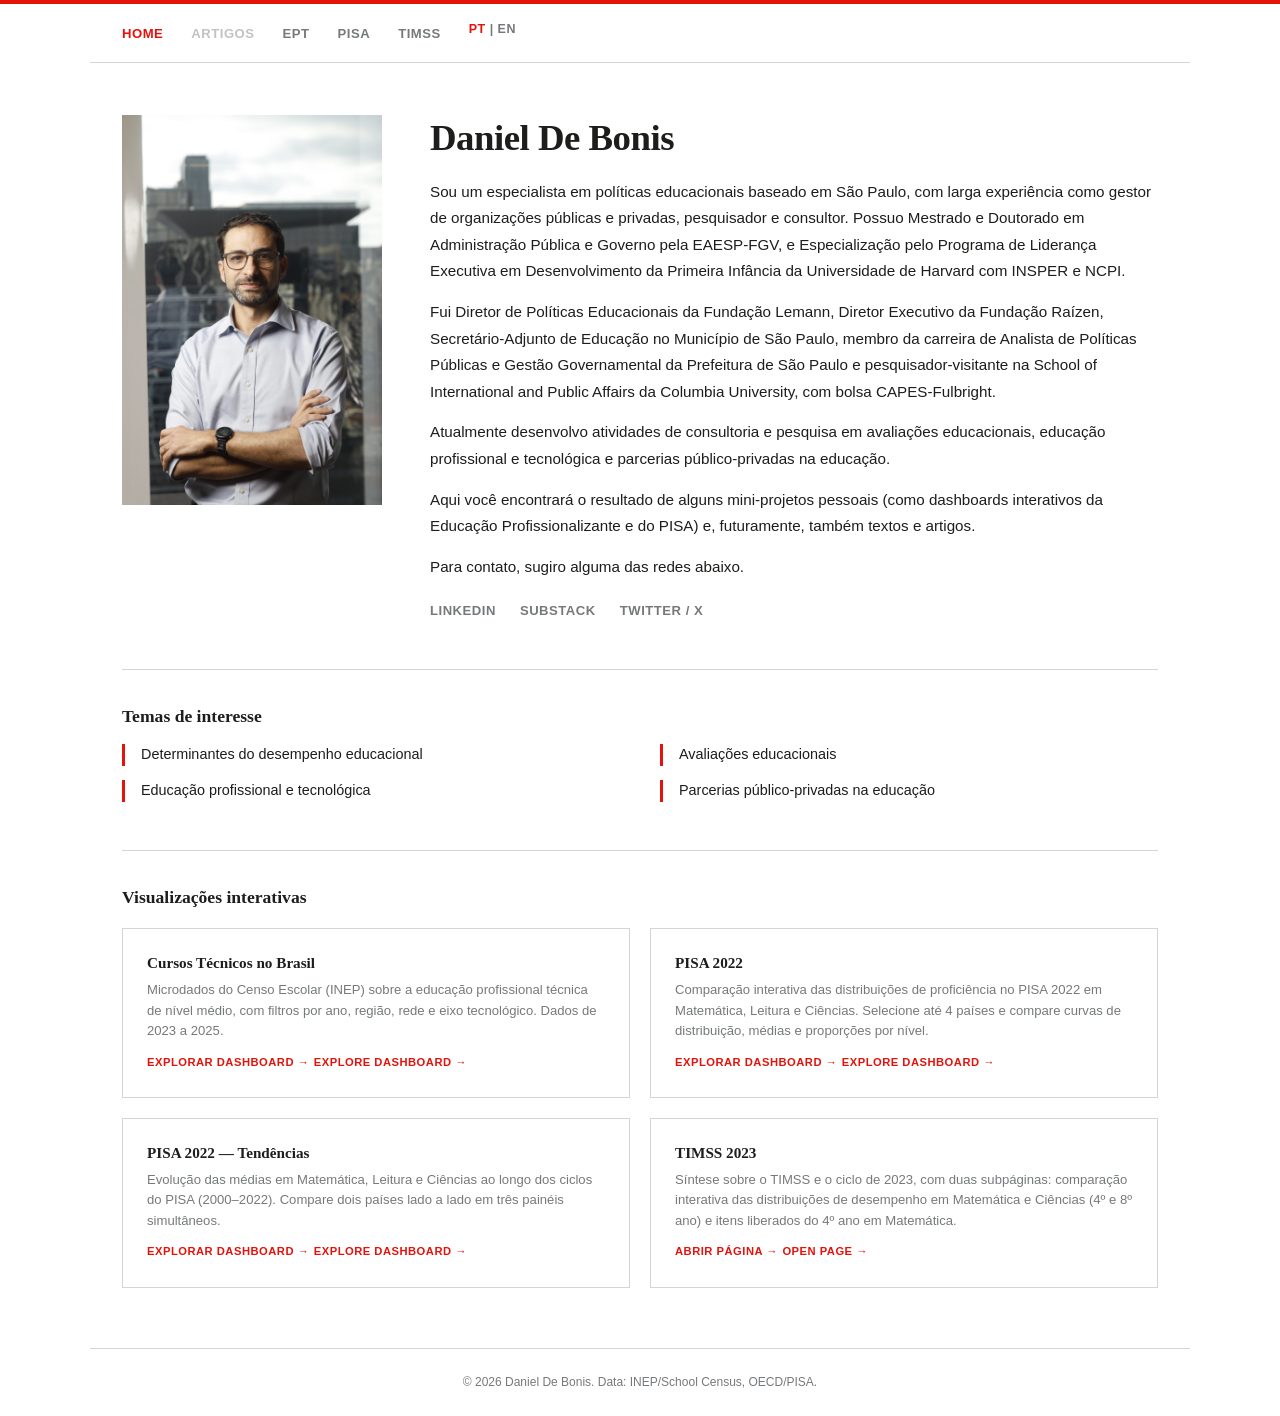
==== index.html @ 49649542 "Hub PISA, ajustes TIMSS e correção dos paths das imagens" ====
<!DOCTYPE html>
<html lang="pt-BR">
<head>
<meta charset="UTF-8">
<!-- Google tag (gtag.js) -->
<script async src="https://www.googletagmanager.com/gtag/js?id=G-P1Y553RCK8"></script>
<script>
  window.dataLayer = window.dataLayer || [];
  function gtag(){dataLayer.push(arguments);}
  gtag('js', new Date());
  gtag('config', 'G-P1Y553RCK8');
</script>
<meta name="viewport" content="width=device-width, initial-scale=1.0">
<title>Daniel De Bonis</title>
<link rel="stylesheet" href="css/economist.css">
<style>
  .hero {
    display: flex;
    gap: 48px;
    align-items: flex-start;
    margin-top: 52px;
    margin-bottom: 48px;
  }
  .hero-photo {
    flex-shrink: 0;
    width: 260px;
  }
  .hero-photo img {
    width: 100%;
    display: block;
    filter: grayscale(15%);
  }
  .hero-text {
    flex: 1;
  }
  .hero-text h1 {
    font-size: 2.3rem;
    margin-bottom: 18px;
    letter-spacing: -0.5px;
  }
  .hero-text p {
    font-family: 'Helvetica Neue', Helvetica, Arial, sans-serif;
    font-size: 0.95rem;
    font-weight: 300;
    line-height: 1.75;
    color: var(--e-black);
    margin-bottom: 14px;
  }
  .social-links {
    margin-top: 20px;
    display: flex;
    gap: 24px;
  }
  .social-links a {
    font-size: 0.82rem;
    font-weight: 600;
    text-transform: uppercase;
    letter-spacing: 0.5px;
    color: var(--e-grey);
    text-decoration: none;
    transition: color 0.15s;
  }
  .social-links a:hover { color: var(--e-red); }

  .section-topics {
    border-top: 1px solid var(--e-grey-light);
    padding-top: 36px;
    margin-bottom: 48px;
  }
  .section-topics h2 {
    font-size: 1.1rem;
    margin-bottom: 16px;
    color: var(--e-black);
  }
  .topics-grid {
    display: grid;
    grid-template-columns: 1fr 1fr;
    gap: 14px 40px;
  }
  .topic-item {
    font-size: 0.9rem;
    color: var(--e-black);
    padding-left: 16px;
    border-left: 3px solid var(--e-red);
    line-height: 1.5;
  }

  .section-dashboards {
    border-top: 1px solid var(--e-grey-light);
    padding-top: 36px;
  }
  .section-dashboards h2 {
    font-size: 1.1rem;
    margin-bottom: 20px;
  }
  .dash-grid {
    display: grid;
    grid-template-columns: 1fr 1fr;
    gap: 20px;
  }
  .dash-card {
    border: 1px solid var(--e-grey-light);
    padding: 24px;
    text-decoration: none;
    color: var(--e-black);
    transition: border-color 0.15s;
  }
  .dash-card:hover { border-color: var(--e-red); }
  .dash-card h3 {
    font-size: 0.95rem;
    margin-bottom: 8px;
  }
  .dash-card p {
    font-size: 0.82rem;
    color: var(--e-grey);
    line-height: 1.55;
  }
  .dash-card .dash-tag {
    display: inline-block;
    margin-top: 12px;
    font-size: 0.7rem;
    font-weight: 600;
    text-transform: uppercase;
    letter-spacing: 0.5px;
    color: var(--e-red);
  }

  /* Language toggle */
  .lang-toggle {
    font-size: 0.78rem;
    font-weight: 600;
    letter-spacing: 0.5px;
    color: var(--e-grey);
    cursor: pointer;
    user-select: none;
    margin-left: auto;
    white-space: nowrap;
  }
  .lang-toggle span { transition: color 0.15s; }
  .lang-toggle span.active { color: var(--e-red); }
  .lang-toggle span:hover { color: var(--e-red); }

  /* Hide/show by language */
  [data-lang="en"] { display: none; }
  html.lang-en [data-lang="en"] { display: revert; }
  html.lang-en [data-lang="pt"] { display: none; }

  @media (max-width: 700px) {
    .hero { flex-direction: column; gap: 24px; margin-top: 32px; }
    .hero-photo { width: 160px; }
    .topics-grid { grid-template-columns: 1fr; }
    .dash-grid { grid-template-columns: 1fr; }
  }
</style>
</head>
<body>

<div class="economist-topline"></div>

<nav class="site-nav">
  <ul class="nav-links">
    <li><a href="index.html" class="active">Home</a></li>
    <li data-lang="pt"><a href="#" style="opacity:0.45; pointer-events:none;">Artigos</a></li>
    <li data-lang="en"><a href="#" style="opacity:0.45; pointer-events:none;">Articles</a></li>
    <li><a href="dashboard-ept/index.html">EPT</a></li>
    <li><a href="pisa/index.html">PISA</a></li>
    <li><a href="timss/index.html">TIMSS</a></li>
    <li class="lang-toggle" onclick="toggleLang()">
      <span id="lang-pt" class="active">PT</span> | <span id="lang-en">EN</span>
    </li>
  </ul>
</nav>

<div class="container">

  <!-- Hero -->
  <div class="hero">
    <div class="hero-photo">
      <img src="assets/daniel-de-bonis.jpg" alt="Daniel De Bonis">
    </div>
    <div class="hero-text">
      <h1>Daniel De Bonis</h1>

      <!-- PT -->
      <div data-lang="pt">
        <p>Sou um especialista em pol&iacute;ticas educacionais baseado em S&atilde;o Paulo, com larga experi&ecirc;ncia como gestor de organiza&ccedil;&otilde;es p&uacute;blicas e privadas, pesquisador e consultor. Possuo Mestrado e Doutorado em Administra&ccedil;&atilde;o P&uacute;blica e Governo pela EAESP-FGV, e Especializa&ccedil;&atilde;o pelo Programa de Lideran&ccedil;a Executiva em Desenvolvimento da Primeira Inf&acirc;ncia da Universidade de Harvard com INSPER e NCPI.</p>
        <p>Fui Diretor de Pol&iacute;ticas Educacionais da Funda&ccedil;&atilde;o Lemann, Diretor Executivo da Funda&ccedil;&atilde;o Ra&iacute;zen, Secret&aacute;rio-Adjunto de Educa&ccedil;&atilde;o no Munic&iacute;pio de S&atilde;o Paulo, membro da carreira de Analista de Pol&iacute;ticas P&uacute;blicas e Gest&atilde;o Governamental da Prefeitura de S&atilde;o Paulo e pesquisador-visitante na School of International and Public Affairs da Columbia University, com bolsa CAPES-Fulbright.</p>
        <p>Atualmente desenvolvo atividades de consultoria e pesquisa em avalia&ccedil;&otilde;es educacionais, educa&ccedil;&atilde;o profissional e tecnol&oacute;gica e parcerias p&uacute;blico-privadas na educa&ccedil;&atilde;o.</p>
        <p>Aqui voc&ecirc; encontrar&aacute; o resultado de alguns mini-projetos pessoais (como dashboards interativos da Educa&ccedil;&atilde;o Profissionalizante e do PISA) e, futuramente, tamb&eacute;m textos e artigos.</p>
        <p>Para contato, sugiro alguma das redes abaixo.</p>
      </div>

      <!-- EN -->
      <div data-lang="en">
        <p>I am an education policy specialist based in S&atilde;o Paulo, Brazil, with extensive experience as a manager of public and private organizations, researcher, and consultant. I hold a Ph.D. in Public Administration and Government from Funda&ccedil;&atilde;o Get&uacute;lio Vargas, and a Specialization from Harvard University's Executive Leadership Program in Early Childhood Development, in partnership with INSPER and NCPI.</p>
        <p>I have served as Director of Education Policy at Funda&ccedil;&atilde;o Lemann, Executive Director of Funda&ccedil;&atilde;o Ra&iacute;zen, Deputy Secretary of Education for the City of S&atilde;o Paulo, member of the Public Policy Analyst and Government Management career track at the S&atilde;o Paulo City Government, and visiting researcher at Columbia University's School of International and Public Affairs as a Fulbright fellow.</p>
        <p>I currently work as a consultant and researcher in educational assessment, technical and vocational education, and public-private partnerships in education.</p>
        <p>Here you will find the results of a few personal side projects (such as interactive dashboards on Vocational Education and PISA) and, in the future, essays and articles as well.</p>
        <p>For inquiries, please reach out through the links below.</p>
      </div>

      <div class="social-links">
        <a href="https://www.linkedin.com/in/dbonis" target="_blank" rel="noopener">LinkedIn</a>
        <a href="https://substack.com/@danieldebonis" target="_blank" rel="noopener">Substack</a>
        <a href="https://x.com/danieldebonis" target="_blank" rel="noopener">Twitter / X</a>
      </div>
    </div>
  </div>

  <!-- Topics -->
  <div class="section-topics">
    <h2 data-lang="pt">Temas de interesse</h2>
    <h2 data-lang="en">Research interests</h2>
    <div class="topics-grid">
      <div class="topic-item" data-lang="pt">Determinantes do desempenho educacional</div>
      <div class="topic-item" data-lang="en">Determinants of educational performance</div>
      <div class="topic-item" data-lang="pt">Avalia&ccedil;&otilde;es educacionais</div>
      <div class="topic-item" data-lang="en">Educational assessment</div>
      <div class="topic-item" data-lang="pt">Educa&ccedil;&atilde;o profissional e tecnol&oacute;gica</div>
      <div class="topic-item" data-lang="en">Technical and vocational education</div>
      <div class="topic-item" data-lang="pt">Parcerias p&uacute;blico-privadas na educa&ccedil;&atilde;o</div>
      <div class="topic-item" data-lang="en">Public-private partnerships in education</div>
    </div>
  </div>

  <!-- Dashboards -->
  <div class="section-dashboards">
    <h2 data-lang="pt">Visualiza&ccedil;&otilde;es interativas</h2>
    <h2 data-lang="en">Interactive dashboards</h2>
    <div class="dash-grid">
      <a href="dashboard-ept/index.html" class="dash-card">
        <div data-lang="pt">
          <h3>Cursos T&eacute;cnicos no Brasil</h3>
          <p>Microdados do Censo Escolar (INEP) sobre a educa&ccedil;&atilde;o profissional t&eacute;cnica de n&iacute;vel m&eacute;dio, com filtros por ano, regi&atilde;o, rede e eixo tecnol&oacute;gico. Dados de 2023 a 2025.</p>
        </div>
        <div data-lang="en">
          <h3>Technical Courses in Brazil</h3>
          <p>School Census microdata (INEP) on upper-secondary vocational education, with filters by year, region, network, and field of study. Data from 2023 to 2025.</p>
        </div>
        <span class="dash-tag" data-lang="pt">Explorar dashboard &rarr;</span>
        <span class="dash-tag" data-lang="en">Explore dashboard &rarr;</span>
      </a>
      <a href="dashboard-pisa/index.html" class="dash-card">
        <div data-lang="pt">
          <h3>PISA 2022</h3>
          <p>Compara&ccedil;&atilde;o interativa das distribui&ccedil;&otilde;es de profici&ecirc;ncia no PISA 2022 em Matem&aacute;tica, Leitura e Ci&ecirc;ncias. Selecione at&eacute; 4 pa&iacute;ses e compare curvas de distribui&ccedil;&atilde;o, m&eacute;dias e propor&ccedil;&otilde;es por n&iacute;vel.</p>
        </div>
        <div data-lang="en">
          <h3>PISA 2022</h3>
          <p>Interactive comparison of PISA 2022 proficiency distributions in Mathematics, Reading, and Science. Select up to 4 countries and compare distribution curves, means, and proficiency levels.</p>
        </div>
        <span class="dash-tag" data-lang="pt">Explorar dashboard &rarr;</span>
        <span class="dash-tag" data-lang="en">Explore dashboard &rarr;</span>
      </a>
      <a href="dashboard-pisa-2/index.html" class="dash-card">
        <div data-lang="pt">
          <h3>PISA 2022 — Tend&ecirc;ncias</h3>
          <p>Evolu&ccedil;&atilde;o das m&eacute;dias em Matem&aacute;tica, Leitura e Ci&ecirc;ncias ao longo dos ciclos do PISA (2000–2022). Compare dois pa&iacute;ses lado a lado em tr&ecirc;s pain&eacute;is simult&acirc;neos.</p>
        </div>
        <div data-lang="en">
          <h3>PISA 2022 — Trends</h3>
          <p>Evolution of mean scores in Mathematics, Reading and Science across PISA cycles (2000–2022). Compare two countries side-by-side in three simultaneous panels.</p>
        </div>
        <span class="dash-tag" data-lang="pt">Explorar dashboard &rarr;</span>
        <span class="dash-tag" data-lang="en">Explore dashboard &rarr;</span>
      </a>
      <a href="timss/index.html" class="dash-card">
        <div data-lang="pt">
          <h3>TIMSS 2023</h3>
          <p>S&iacute;ntese sobre o TIMSS e o ciclo de 2023, com duas subp&aacute;ginas: compara&ccedil;&atilde;o interativa das distribui&ccedil;&otilde;es de desempenho em Matem&aacute;tica e Ci&ecirc;ncias (4&ordm; e 8&ordm; ano) e itens liberados do 4&ordm; ano em Matem&aacute;tica.</p>
        </div>
        <div data-lang="en">
          <h3>TIMSS 2023</h3>
          <p>Overview of TIMSS and its 2023 cycle, with two subpages: interactive comparison of achievement distributions in Mathematics and Science (grades 4 and 8) and released Grade 4 Mathematics items.</p>
        </div>
        <span class="dash-tag" data-lang="pt">Abrir p&aacute;gina &rarr;</span>
        <span class="dash-tag" data-lang="en">Open page &rarr;</span>
      </a>
    </div>
  </div>

</div>

<footer class="site-footer">
  <p>&copy; 2026 Daniel De Bonis. Data: INEP/School Census, OECD/PISA.</p>
</footer>

<script>
function toggleLang() {
  const html = document.documentElement;
  const isEn = html.classList.toggle('lang-en');
  document.getElementById('lang-en').classList.toggle('active', isEn);
  document.getElementById('lang-pt').classList.toggle('active', !isEn);
  html.lang = isEn ? 'en' : 'pt-BR';
  localStorage.setItem('lang', isEn ? 'en' : 'pt');
}

// Restore saved preference
(function() {
  const saved = localStorage.getItem('lang');
  if (saved === 'en') {
    document.documentElement.classList.add('lang-en');
    document.documentElement.lang = 'en';
    document.getElementById('lang-en').classList.add('active');
    document.getElementById('lang-pt').classList.remove('active');
  }
})();
</script>
</body>
</html>
---- css/economist.css ----
/* ═══════════════════════════════════════════════════════════════
   ECONOMIST.CSS — Shared visual identity for danieldebonis.com
   Palette, typography, layout primitives
   ═══════════════════════════════════════════════════════════════ */

/* ── Palette tokens ── */
:root {
  --e-red: #E3120B;
  --e-black: #1D1D1B;
  --e-blue-dark: #1F3044;
  --e-blue-mid: #3A6E9E;
  --e-blue-light: #C2D8E5;
  --e-coral: #D45D5D;
  --e-teal: #388E8E;
  --e-grey: #76797B;
  --e-grey-light: #D4D4D4;
  --e-grey-bg: #F5F5F5;
  --e-white: #ffffff;
}

/* ── Reset & base ── */
*, *::before, *::after { box-sizing: border-box; margin: 0; padding: 0; }
html { font-size: 16px; -webkit-font-smoothing: antialiased; }
body {
  font-family: 'Franklin Gothic Medium', 'Helvetica Neue', Arial, sans-serif;
  background: var(--e-white);
  color: var(--e-black);
  line-height: 1.6;
}

/* ── Typography ── */
h1, h2, h3, h4 {
  font-family: Georgia, 'Times New Roman', serif;
  font-weight: 700;
  line-height: 1.25;
  color: var(--e-black);
}

/* ── Red topline ── */
.economist-topline {
  height: 4px;
  background: var(--e-red);
  width: 100%;
}

/* ── Navigation ── */
.site-nav {
  border-bottom: 1px solid var(--e-grey-light);
  padding: 16px 32px;
  display: flex;
  align-items: center;
  justify-content: space-between;
  max-width: 1100px;
  margin: 0 auto;
}
.site-nav .nav-brand {
  font-family: Georgia, 'Times New Roman', serif;
  font-size: 1.15rem;
  font-weight: 700;
  color: var(--e-black);
  text-decoration: none;
  letter-spacing: -0.3px;
}
.site-nav .nav-brand:hover { color: var(--e-red); }
.site-nav .nav-links {
  display: flex;
  gap: 28px;
  list-style: none;
}
.site-nav .nav-links a {
  font-size: 0.82rem;
  font-weight: 600;
  text-transform: uppercase;
  letter-spacing: 0.5px;
  color: var(--e-grey);
  text-decoration: none;
  transition: color 0.15s;
}
.site-nav .nav-links a:hover,
.site-nav .nav-links a.active { color: var(--e-red); }

/* ── Container ── */
.container { max-width: 1100px; margin: 0 auto; padding: 0 32px; }

/* ── Footer ── */
.site-footer {
  border-top: 1px solid var(--e-grey-light);
  margin-top: 60px;
  padding: 24px 32px;
  font-size: 0.75rem;
  color: var(--e-grey);
  text-align: center;
  max-width: 1100px;
  margin-left: auto;
  margin-right: auto;
}
.site-footer a { color: var(--e-grey); }
.site-footer a:hover { color: var(--e-red); }

/* ── Cards (dashboard) ── */
.card {
  background: var(--e-white);
  border: 1px solid var(--e-grey-light);
  border-radius: 0;
  padding: 18px;
}
.card h3 {
  font-size: 0.9rem;
  margin-bottom: 12px;
}

/* ── Responsive ── */
@media (max-width: 700px) {
  .site-nav { flex-direction: column; gap: 10px; padding: 14px 20px; }
  .site-nav .nav-links { gap: 16px; }
  .container { padding: 0 16px; }
}
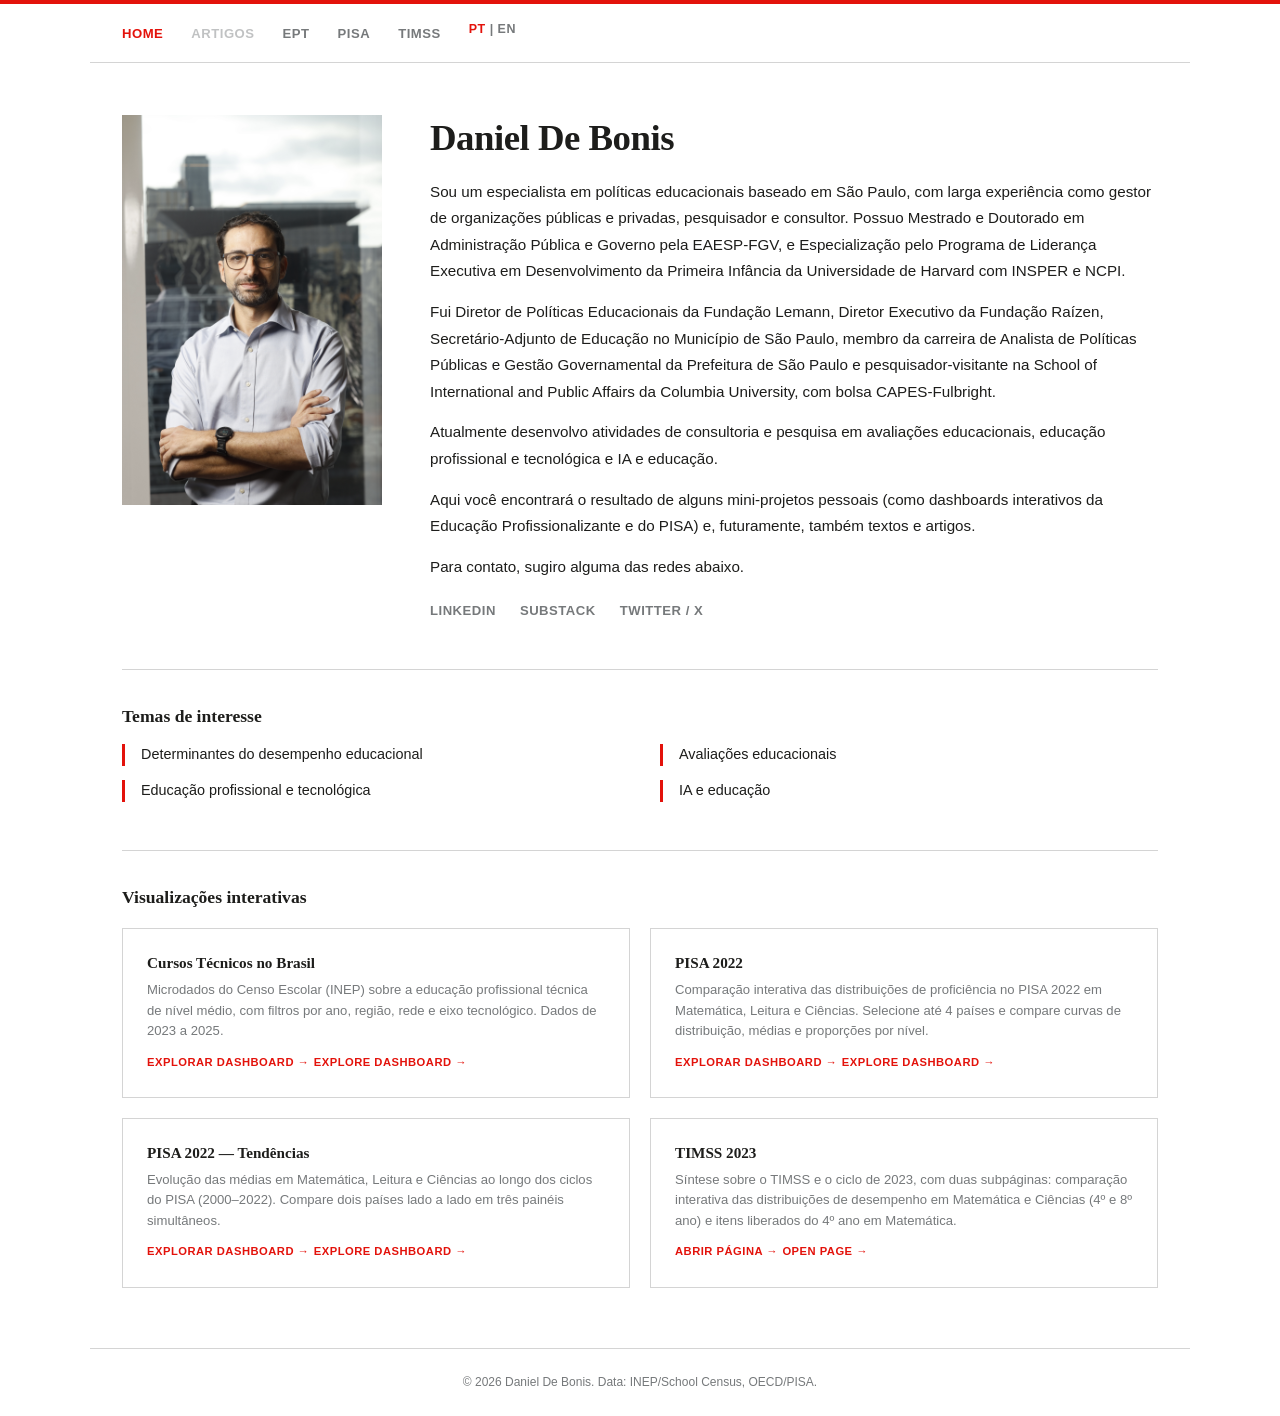
==== commit 5fb1113e: "Bio e temas: troca parcerias público-privadas por IA e educação Co-Authored-By: Claude Opus 4.7 (1M " ====
--- a/index.html
+++ b/index.html
@@ -185,7 +185,7 @@
       <div data-lang="pt">
         <p>Sou um especialista em pol&iacute;ticas educacionais baseado em S&atilde;o Paulo, com larga experi&ecirc;ncia como gestor de organiza&ccedil;&otilde;es p&uacute;blicas e privadas, pesquisador e consultor. Possuo Mestrado e Doutorado em Administra&ccedil;&atilde;o P&uacute;blica e Governo pela EAESP-FGV, e Especializa&ccedil;&atilde;o pelo Programa de Lideran&ccedil;a Executiva em Desenvolvimento da Primeira Inf&acirc;ncia da Universidade de Harvard com INSPER e NCPI.</p>
         <p>Fui Diretor de Pol&iacute;ticas Educacionais da Funda&ccedil;&atilde;o Lemann, Diretor Executivo da Funda&ccedil;&atilde;o Ra&iacute;zen, Secret&aacute;rio-Adjunto de Educa&ccedil;&atilde;o no Munic&iacute;pio de S&atilde;o Paulo, membro da carreira de Analista de Pol&iacute;ticas P&uacute;blicas e Gest&atilde;o Governamental da Prefeitura de S&atilde;o Paulo e pesquisador-visitante na School of International and Public Affairs da Columbia University, com bolsa CAPES-Fulbright.</p>
-        <p>Atualmente desenvolvo atividades de consultoria e pesquisa em avalia&ccedil;&otilde;es educacionais, educa&ccedil;&atilde;o profissional e tecnol&oacute;gica e parcerias p&uacute;blico-privadas na educa&ccedil;&atilde;o.</p>
+        <p>Atualmente desenvolvo atividades de consultoria e pesquisa em avalia&ccedil;&otilde;es educacionais, educa&ccedil;&atilde;o profissional e tecnol&oacute;gica e IA e educa&ccedil;&atilde;o.</p>
         <p>Aqui voc&ecirc; encontrar&aacute; o resultado de alguns mini-projetos pessoais (como dashboards interativos da Educa&ccedil;&atilde;o Profissionalizante e do PISA) e, futuramente, tamb&eacute;m textos e artigos.</p>
         <p>Para contato, sugiro alguma das redes abaixo.</p>
       </div>
@@ -194,7 +194,7 @@
       <div data-lang="en">
         <p>I am an education policy specialist based in S&atilde;o Paulo, Brazil, with extensive experience as a manager of public and private organizations, researcher, and consultant. I hold a Ph.D. in Public Administration and Government from Funda&ccedil;&atilde;o Get&uacute;lio Vargas, and a Specialization from Harvard University's Executive Leadership Program in Early Childhood Development, in partnership with INSPER and NCPI.</p>
         <p>I have served as Director of Education Policy at Funda&ccedil;&atilde;o Lemann, Executive Director of Funda&ccedil;&atilde;o Ra&iacute;zen, Deputy Secretary of Education for the City of S&atilde;o Paulo, member of the Public Policy Analyst and Government Management career track at the S&atilde;o Paulo City Government, and visiting researcher at Columbia University's School of International and Public Affairs as a Fulbright fellow.</p>
-        <p>I currently work as a consultant and researcher in educational assessment, technical and vocational education, and public-private partnerships in education.</p>
+        <p>I currently work as a consultant and researcher in educational assessment, technical and vocational education, and AI and education.</p>
         <p>Here you will find the results of a few personal side projects (such as interactive dashboards on Vocational Education and PISA) and, in the future, essays and articles as well.</p>
         <p>For inquiries, please reach out through the links below.</p>
       </div>
@@ -218,8 +218,8 @@
       <div class="topic-item" data-lang="en">Educational assessment</div>
       <div class="topic-item" data-lang="pt">Educa&ccedil;&atilde;o profissional e tecnol&oacute;gica</div>
       <div class="topic-item" data-lang="en">Technical and vocational education</div>
-      <div class="topic-item" data-lang="pt">Parcerias p&uacute;blico-privadas na educa&ccedil;&atilde;o</div>
-      <div class="topic-item" data-lang="en">Public-private partnerships in education</div>
+      <div class="topic-item" data-lang="pt">IA e educa&ccedil;&atilde;o</div>
+      <div class="topic-item" data-lang="en">AI and education</div>
     </div>
   </div>
 
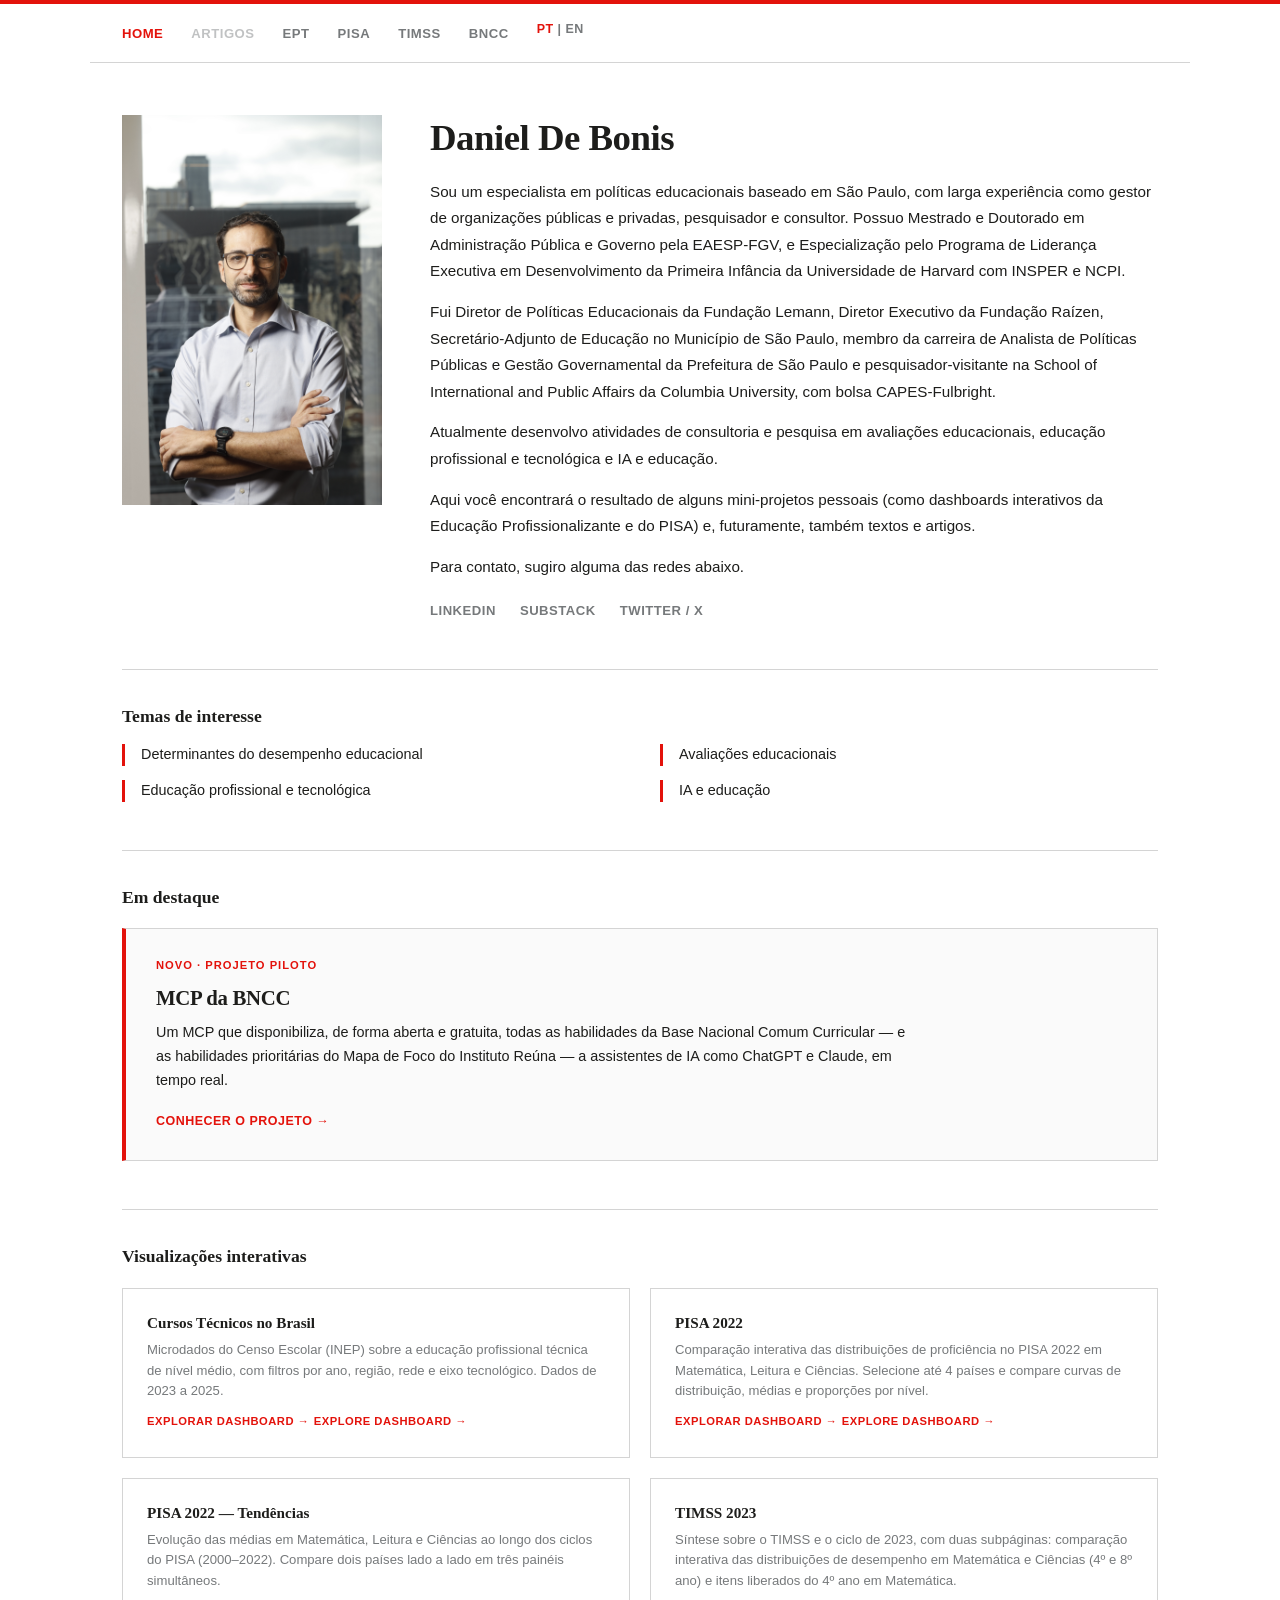
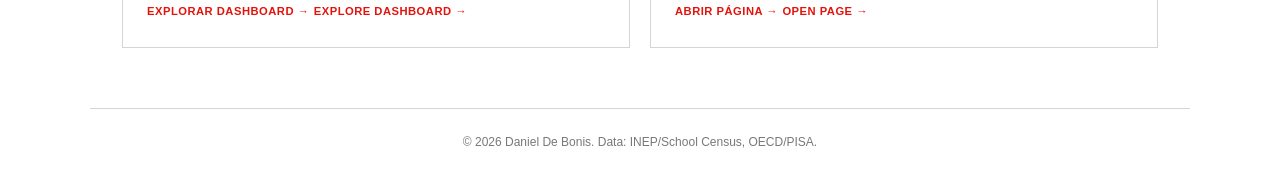
==== commit fd990cb7: "Adiciona pagina MCP da BNCC com card e item de menu - Nova pagina bncc/index.html (projeto piloto MC" ====
--- a/index.html
+++ b/index.html
@@ -125,6 +125,61 @@
     color: var(--e-red);
   }
 
+  /* Featured callout — MCP da BNCC */
+  .section-featured {
+    border-top: 1px solid var(--e-grey-light);
+    padding-top: 36px;
+    margin-bottom: 48px;
+  }
+  .section-featured h2 {
+    font-size: 1.1rem;
+    margin-bottom: 20px;
+  }
+  .featured-card {
+    display: block;
+    border: 1px solid var(--e-grey-light);
+    border-left: 4px solid var(--e-red);
+    padding: 28px 30px;
+    text-decoration: none;
+    color: var(--e-black);
+    background: #FAFAFA;
+    transition: border-color 0.15s, transform 0.15s;
+  }
+  .featured-card:hover {
+    border-color: var(--e-red);
+    transform: translateY(-2px);
+  }
+  .featured-tag {
+    font-family: 'Helvetica Neue', Arial, sans-serif;
+    font-size: 0.7rem;
+    font-weight: 600;
+    text-transform: uppercase;
+    letter-spacing: 1px;
+    color: var(--e-red);
+    margin-bottom: 10px;
+  }
+  .featured-card h3 {
+    font-size: 1.3rem;
+    margin-bottom: 10px;
+    letter-spacing: -0.3px;
+  }
+  .featured-card p {
+    font-family: 'Helvetica Neue', Helvetica, Arial, sans-serif;
+    font-size: 0.9rem;
+    font-weight: 300;
+    line-height: 1.65;
+    color: var(--e-black);
+    margin-bottom: 14px;
+    max-width: 760px;
+  }
+  .featured-cta {
+    font-size: 0.78rem;
+    font-weight: 600;
+    text-transform: uppercase;
+    letter-spacing: 0.5px;
+    color: var(--e-red);
+  }
+
   /* Language toggle */
   .lang-toggle {
     font-size: 0.78rem;
@@ -165,6 +220,7 @@
     <li><a href="dashboard-ept/index.html">EPT</a></li>
     <li><a href="pisa/index.html">PISA</a></li>
     <li><a href="timss/index.html">TIMSS</a></li>
+    <li><a href="bncc/index.html">BNCC</a></li>
     <li class="lang-toggle" onclick="toggleLang()">
       <span id="lang-pt" class="active">PT</span> | <span id="lang-en">EN</span>
     </li>
@@ -223,6 +279,26 @@
     </div>
   </div>
 
+  <!-- Featured: MCP da BNCC -->
+  <div class="section-featured">
+    <h2 data-lang="pt">Em destaque</h2>
+    <h2 data-lang="en">Featured</h2>
+    <a href="bncc/index.html" class="featured-card">
+      <div class="featured-tag" data-lang="pt">Novo &middot; Projeto piloto</div>
+      <div class="featured-tag" data-lang="en">New &middot; Pilot project</div>
+      <div data-lang="pt">
+        <h3>MCP da BNCC</h3>
+        <p>Um MCP que disponibiliza, de forma aberta e gratuita, todas as habilidades da Base Nacional Comum Curricular &mdash; e as habilidades priorit&aacute;rias do Mapa de Foco do Instituto Re&uacute;na &mdash; a assistentes de IA como ChatGPT e Claude, em tempo real.</p>
+      </div>
+      <div data-lang="en">
+        <h3>An MCP for the BNCC</h3>
+        <p>An MCP that openly and freely makes all skills of Brazil's National Common Curricular Base &mdash; and the priority skills from Instituto Re&uacute;na's Focus Map &mdash; available to AI assistants like ChatGPT and Claude, in real time.</p>
+      </div>
+      <span class="featured-cta" data-lang="pt">Conhecer o projeto &rarr;</span>
+      <span class="featured-cta" data-lang="en">Learn more &rarr;</span>
+    </a>
+  </div>
+
   <!-- Dashboards -->
   <div class="section-dashboards">
     <h2 data-lang="pt">Visualiza&ccedil;&otilde;es interativas</h2>
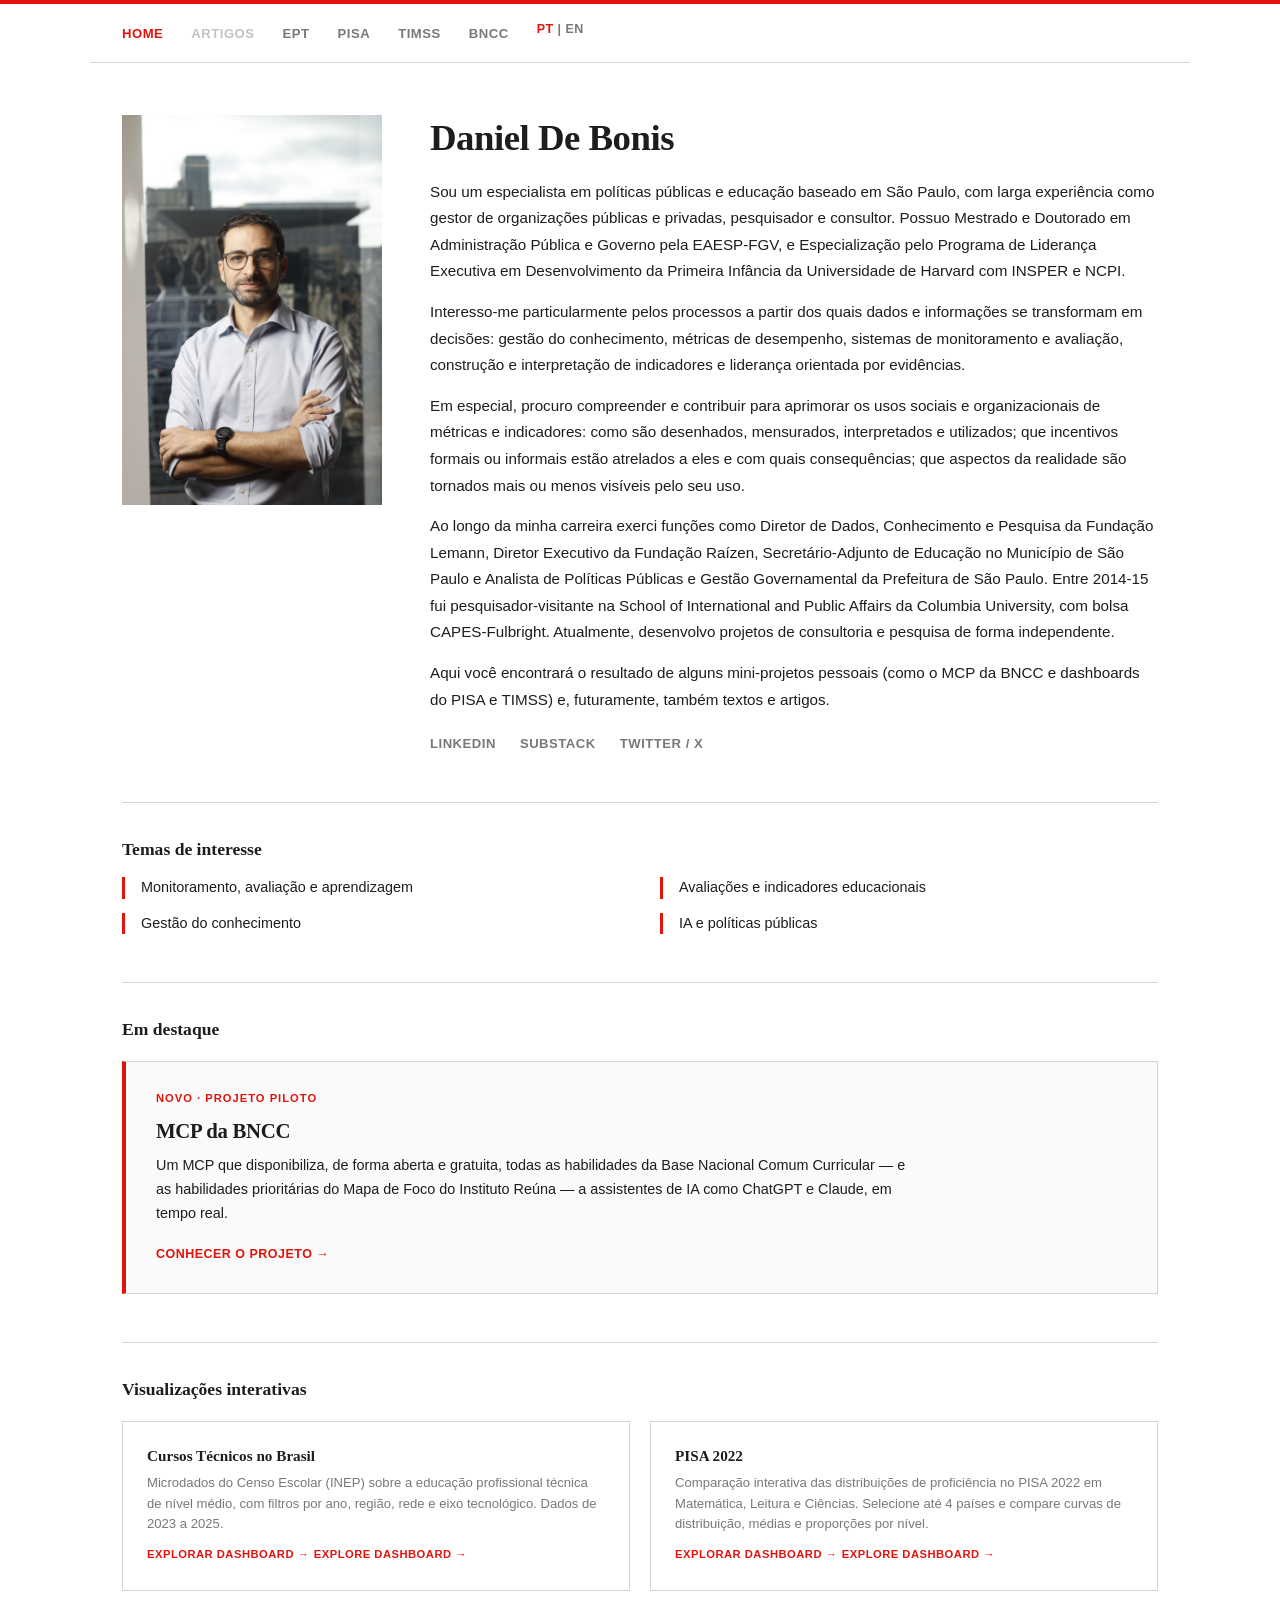
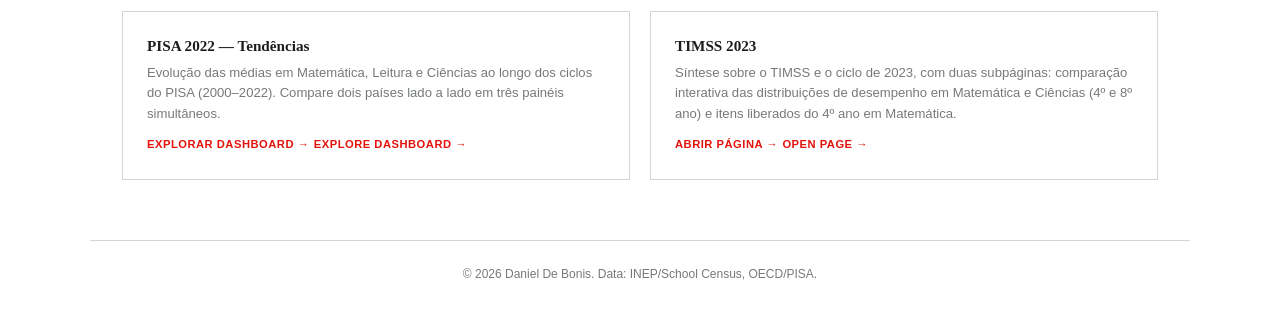
==== commit e4f04ca7: "Atualiza texto da home e temas de interesse Reescreve o texto principal (PT/EN) com foco em politica" ====
--- a/index.html
+++ b/index.html
@@ -239,20 +239,20 @@
 
       <!-- PT -->
       <div data-lang="pt">
-        <p>Sou um especialista em pol&iacute;ticas educacionais baseado em S&atilde;o Paulo, com larga experi&ecirc;ncia como gestor de organiza&ccedil;&otilde;es p&uacute;blicas e privadas, pesquisador e consultor. Possuo Mestrado e Doutorado em Administra&ccedil;&atilde;o P&uacute;blica e Governo pela EAESP-FGV, e Especializa&ccedil;&atilde;o pelo Programa de Lideran&ccedil;a Executiva em Desenvolvimento da Primeira Inf&acirc;ncia da Universidade de Harvard com INSPER e NCPI.</p>
-        <p>Fui Diretor de Pol&iacute;ticas Educacionais da Funda&ccedil;&atilde;o Lemann, Diretor Executivo da Funda&ccedil;&atilde;o Ra&iacute;zen, Secret&aacute;rio-Adjunto de Educa&ccedil;&atilde;o no Munic&iacute;pio de S&atilde;o Paulo, membro da carreira de Analista de Pol&iacute;ticas P&uacute;blicas e Gest&atilde;o Governamental da Prefeitura de S&atilde;o Paulo e pesquisador-visitante na School of International and Public Affairs da Columbia University, com bolsa CAPES-Fulbright.</p>
-        <p>Atualmente desenvolvo atividades de consultoria e pesquisa em avalia&ccedil;&otilde;es educacionais, educa&ccedil;&atilde;o profissional e tecnol&oacute;gica e IA e educa&ccedil;&atilde;o.</p>
-        <p>Aqui voc&ecirc; encontrar&aacute; o resultado de alguns mini-projetos pessoais (como dashboards interativos da Educa&ccedil;&atilde;o Profissionalizante e do PISA) e, futuramente, tamb&eacute;m textos e artigos.</p>
-        <p>Para contato, sugiro alguma das redes abaixo.</p>
+        <p>Sou um especialista em pol&iacute;ticas p&uacute;blicas e educa&ccedil;&atilde;o baseado em S&atilde;o Paulo, com larga experi&ecirc;ncia como gestor de organiza&ccedil;&otilde;es p&uacute;blicas e privadas, pesquisador e consultor. Possuo Mestrado e Doutorado em Administra&ccedil;&atilde;o P&uacute;blica e Governo pela EAESP-FGV, e Especializa&ccedil;&atilde;o pelo Programa de Lideran&ccedil;a Executiva em Desenvolvimento da Primeira Inf&acirc;ncia da Universidade de Harvard com INSPER e NCPI.</p>
+        <p>Interesso-me particularmente pelos processos a partir dos quais dados e informa&ccedil;&otilde;es se transformam em decis&otilde;es: gest&atilde;o do conhecimento, m&eacute;tricas de desempenho, sistemas de monitoramento e avalia&ccedil;&atilde;o, constru&ccedil;&atilde;o e interpreta&ccedil;&atilde;o de indicadores e lideran&ccedil;a orientada por evid&ecirc;ncias.</p>
+        <p>Em especial, procuro compreender e contribuir para aprimorar os usos sociais e organizacionais de m&eacute;tricas e indicadores: como s&atilde;o desenhados, mensurados, interpretados e utilizados; que incentivos formais ou informais est&atilde;o atrelados a eles e com quais consequ&ecirc;ncias; que aspectos da realidade s&atilde;o tornados mais ou menos vis&iacute;veis pelo seu uso.</p>
+        <p>Ao longo da minha carreira exerci fun&ccedil;&otilde;es como Diretor de Dados, Conhecimento e Pesquisa da Funda&ccedil;&atilde;o Lemann, Diretor Executivo da Funda&ccedil;&atilde;o Ra&iacute;zen, Secret&aacute;rio-Adjunto de Educa&ccedil;&atilde;o no Munic&iacute;pio de S&atilde;o Paulo e Analista de Pol&iacute;ticas P&uacute;blicas e Gest&atilde;o Governamental da Prefeitura de S&atilde;o Paulo. Entre 2014-15 fui pesquisador-visitante na School of International and Public Affairs da Columbia University, com bolsa CAPES-Fulbright. Atualmente, desenvolvo projetos de consultoria e pesquisa de forma independente.</p>
+        <p>Aqui voc&ecirc; encontrar&aacute; o resultado de alguns mini-projetos pessoais (como o MCP da BNCC e dashboards do PISA e TIMSS) e, futuramente, tamb&eacute;m textos e artigos.</p>
       </div>
 
       <!-- EN -->
       <div data-lang="en">
-        <p>I am an education policy specialist based in S&atilde;o Paulo, Brazil, with extensive experience as a manager of public and private organizations, researcher, and consultant. I hold a Ph.D. in Public Administration and Government from Funda&ccedil;&atilde;o Get&uacute;lio Vargas, and a Specialization from Harvard University's Executive Leadership Program in Early Childhood Development, in partnership with INSPER and NCPI.</p>
-        <p>I have served as Director of Education Policy at Funda&ccedil;&atilde;o Lemann, Executive Director of Funda&ccedil;&atilde;o Ra&iacute;zen, Deputy Secretary of Education for the City of S&atilde;o Paulo, member of the Public Policy Analyst and Government Management career track at the S&atilde;o Paulo City Government, and visiting researcher at Columbia University's School of International and Public Affairs as a Fulbright fellow.</p>
-        <p>I currently work as a consultant and researcher in educational assessment, technical and vocational education, and AI and education.</p>
-        <p>Here you will find the results of a few personal side projects (such as interactive dashboards on Vocational Education and PISA) and, in the future, essays and articles as well.</p>
-        <p>For inquiries, please reach out through the links below.</p>
+        <p>I am a public policy and education specialist based in S&atilde;o Paulo, Brazil, with extensive experience as a manager of public and private organizations, researcher, and consultant. I hold a Master's and a Ph.D. in Public Administration and Government from EAESP-FGV, and a Specialization from Harvard University's Executive Leadership Program in Early Childhood Development, in partnership with INSPER and NCPI.</p>
+        <p>I am particularly interested in the processes through which data and information are turned into decisions: knowledge management, performance metrics, monitoring and evaluation systems, the construction and interpretation of indicators, and evidence-based leadership.</p>
+        <p>In particular, I seek to understand and help improve the social and organizational uses of metrics and indicators: how they are designed, measured, interpreted, and used; what formal or informal incentives are attached to them and with what consequences; and which aspects of reality are made more or less visible through their use.</p>
+        <p>Over the course of my career I have served as Director of Data, Knowledge and Research at Funda&ccedil;&atilde;o Lemann, Executive Director of Funda&ccedil;&atilde;o Ra&iacute;zen, Deputy Secretary of Education for the City of S&atilde;o Paulo, and Public Policy and Government Management Analyst at the S&atilde;o Paulo City Government. In 2014-15 I was a visiting researcher at Columbia University's School of International and Public Affairs as a CAPES-Fulbright fellow. I currently develop consulting and research projects independently.</p>
+        <p>Here you will find the results of a few personal side projects (such as the BNCC MCP and dashboards on PISA and TIMSS) and, in the future, essays and articles as well.</p>
       </div>
 
       <div class="social-links">
@@ -268,14 +268,14 @@
     <h2 data-lang="pt">Temas de interesse</h2>
     <h2 data-lang="en">Research interests</h2>
     <div class="topics-grid">
-      <div class="topic-item" data-lang="pt">Determinantes do desempenho educacional</div>
-      <div class="topic-item" data-lang="en">Determinants of educational performance</div>
-      <div class="topic-item" data-lang="pt">Avalia&ccedil;&otilde;es educacionais</div>
-      <div class="topic-item" data-lang="en">Educational assessment</div>
-      <div class="topic-item" data-lang="pt">Educa&ccedil;&atilde;o profissional e tecnol&oacute;gica</div>
-      <div class="topic-item" data-lang="en">Technical and vocational education</div>
-      <div class="topic-item" data-lang="pt">IA e educa&ccedil;&atilde;o</div>
-      <div class="topic-item" data-lang="en">AI and education</div>
+      <div class="topic-item" data-lang="pt">Monitoramento, avalia&ccedil;&atilde;o e aprendizagem</div>
+      <div class="topic-item" data-lang="en">Monitoring, evaluation and learning</div>
+      <div class="topic-item" data-lang="pt">Avalia&ccedil;&otilde;es e indicadores educacionais</div>
+      <div class="topic-item" data-lang="en">Educational assessments and indicators</div>
+      <div class="topic-item" data-lang="pt">Gest&atilde;o do conhecimento</div>
+      <div class="topic-item" data-lang="en">Knowledge management</div>
+      <div class="topic-item" data-lang="pt">IA e pol&iacute;ticas p&uacute;blicas</div>
+      <div class="topic-item" data-lang="en">AI and public policy</div>
     </div>
   </div>
 
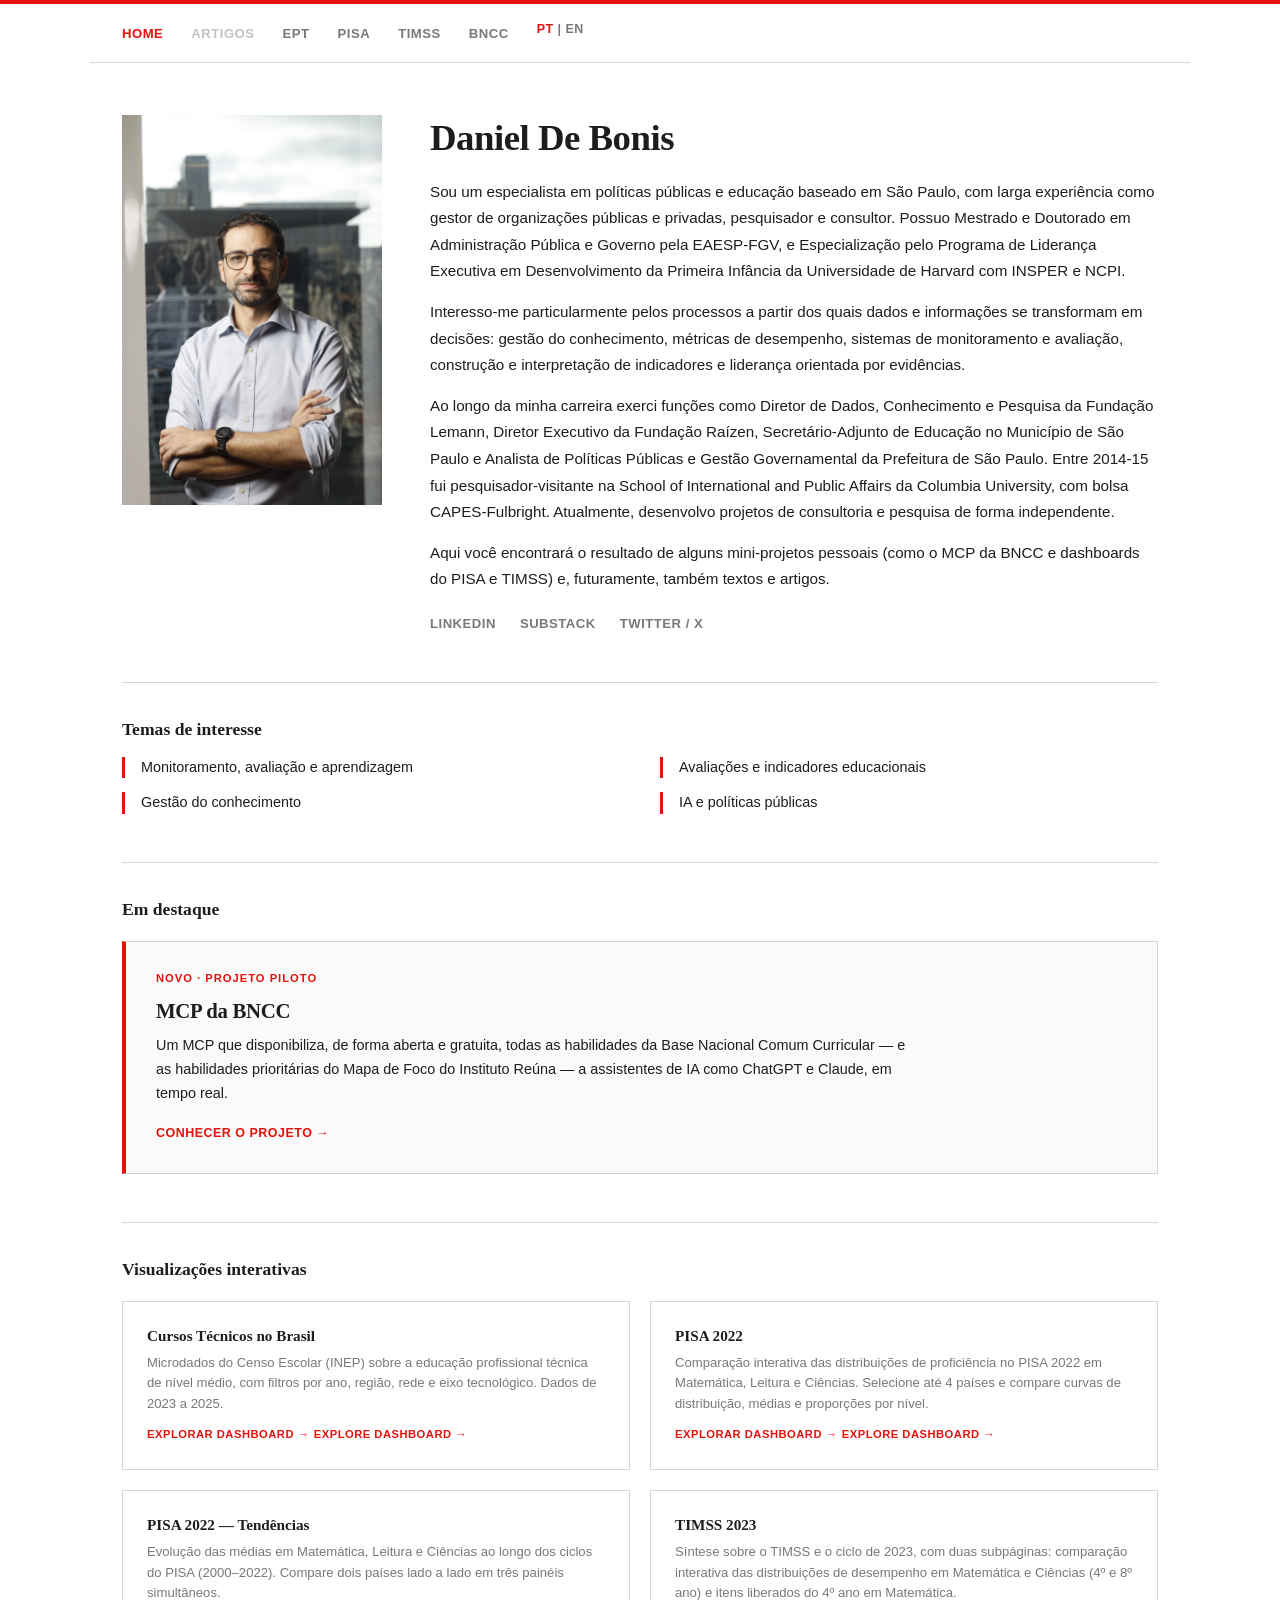
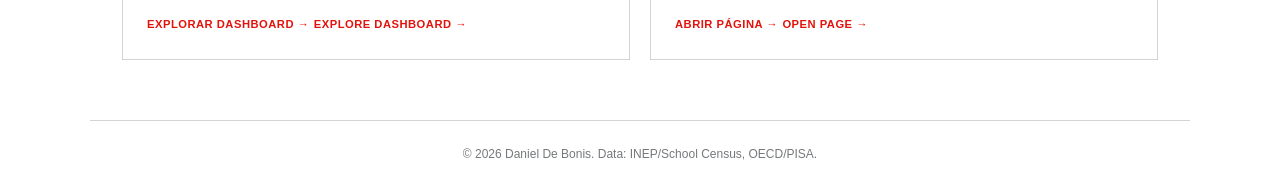
==== commit 0cbc02ee: "Remove paragrafo sobre usos sociais de metricas da home (PT e EN) Co-Authored-By: Claude Opus 5 (1M " ====
--- a/index.html
+++ b/index.html
@@ -241,7 +241,6 @@
       <div data-lang="pt">
         <p>Sou um especialista em pol&iacute;ticas p&uacute;blicas e educa&ccedil;&atilde;o baseado em S&atilde;o Paulo, com larga experi&ecirc;ncia como gestor de organiza&ccedil;&otilde;es p&uacute;blicas e privadas, pesquisador e consultor. Possuo Mestrado e Doutorado em Administra&ccedil;&atilde;o P&uacute;blica e Governo pela EAESP-FGV, e Especializa&ccedil;&atilde;o pelo Programa de Lideran&ccedil;a Executiva em Desenvolvimento da Primeira Inf&acirc;ncia da Universidade de Harvard com INSPER e NCPI.</p>
         <p>Interesso-me particularmente pelos processos a partir dos quais dados e informa&ccedil;&otilde;es se transformam em decis&otilde;es: gest&atilde;o do conhecimento, m&eacute;tricas de desempenho, sistemas de monitoramento e avalia&ccedil;&atilde;o, constru&ccedil;&atilde;o e interpreta&ccedil;&atilde;o de indicadores e lideran&ccedil;a orientada por evid&ecirc;ncias.</p>
-        <p>Em especial, procuro compreender e contribuir para aprimorar os usos sociais e organizacionais de m&eacute;tricas e indicadores: como s&atilde;o desenhados, mensurados, interpretados e utilizados; que incentivos formais ou informais est&atilde;o atrelados a eles e com quais consequ&ecirc;ncias; que aspectos da realidade s&atilde;o tornados mais ou menos vis&iacute;veis pelo seu uso.</p>
         <p>Ao longo da minha carreira exerci fun&ccedil;&otilde;es como Diretor de Dados, Conhecimento e Pesquisa da Funda&ccedil;&atilde;o Lemann, Diretor Executivo da Funda&ccedil;&atilde;o Ra&iacute;zen, Secret&aacute;rio-Adjunto de Educa&ccedil;&atilde;o no Munic&iacute;pio de S&atilde;o Paulo e Analista de Pol&iacute;ticas P&uacute;blicas e Gest&atilde;o Governamental da Prefeitura de S&atilde;o Paulo. Entre 2014-15 fui pesquisador-visitante na School of International and Public Affairs da Columbia University, com bolsa CAPES-Fulbright. Atualmente, desenvolvo projetos de consultoria e pesquisa de forma independente.</p>
         <p>Aqui voc&ecirc; encontrar&aacute; o resultado de alguns mini-projetos pessoais (como o MCP da BNCC e dashboards do PISA e TIMSS) e, futuramente, tamb&eacute;m textos e artigos.</p>
       </div>
@@ -250,7 +249,6 @@
       <div data-lang="en">
         <p>I am a public policy and education specialist based in S&atilde;o Paulo, Brazil, with extensive experience as a manager of public and private organizations, researcher, and consultant. I hold a Master's and a Ph.D. in Public Administration and Government from EAESP-FGV, and a Specialization from Harvard University's Executive Leadership Program in Early Childhood Development, in partnership with INSPER and NCPI.</p>
         <p>I am particularly interested in the processes through which data and information are turned into decisions: knowledge management, performance metrics, monitoring and evaluation systems, the construction and interpretation of indicators, and evidence-based leadership.</p>
-        <p>In particular, I seek to understand and help improve the social and organizational uses of metrics and indicators: how they are designed, measured, interpreted, and used; what formal or informal incentives are attached to them and with what consequences; and which aspects of reality are made more or less visible through their use.</p>
         <p>Over the course of my career I have served as Director of Data, Knowledge and Research at Funda&ccedil;&atilde;o Lemann, Executive Director of Funda&ccedil;&atilde;o Ra&iacute;zen, Deputy Secretary of Education for the City of S&atilde;o Paulo, and Public Policy and Government Management Analyst at the S&atilde;o Paulo City Government. In 2014-15 I was a visiting researcher at Columbia University's School of International and Public Affairs as a CAPES-Fulbright fellow. I currently develop consulting and research projects independently.</p>
         <p>Here you will find the results of a few personal side projects (such as the BNCC MCP and dashboards on PISA and TIMSS) and, in the future, essays and articles as well.</p>
       </div>
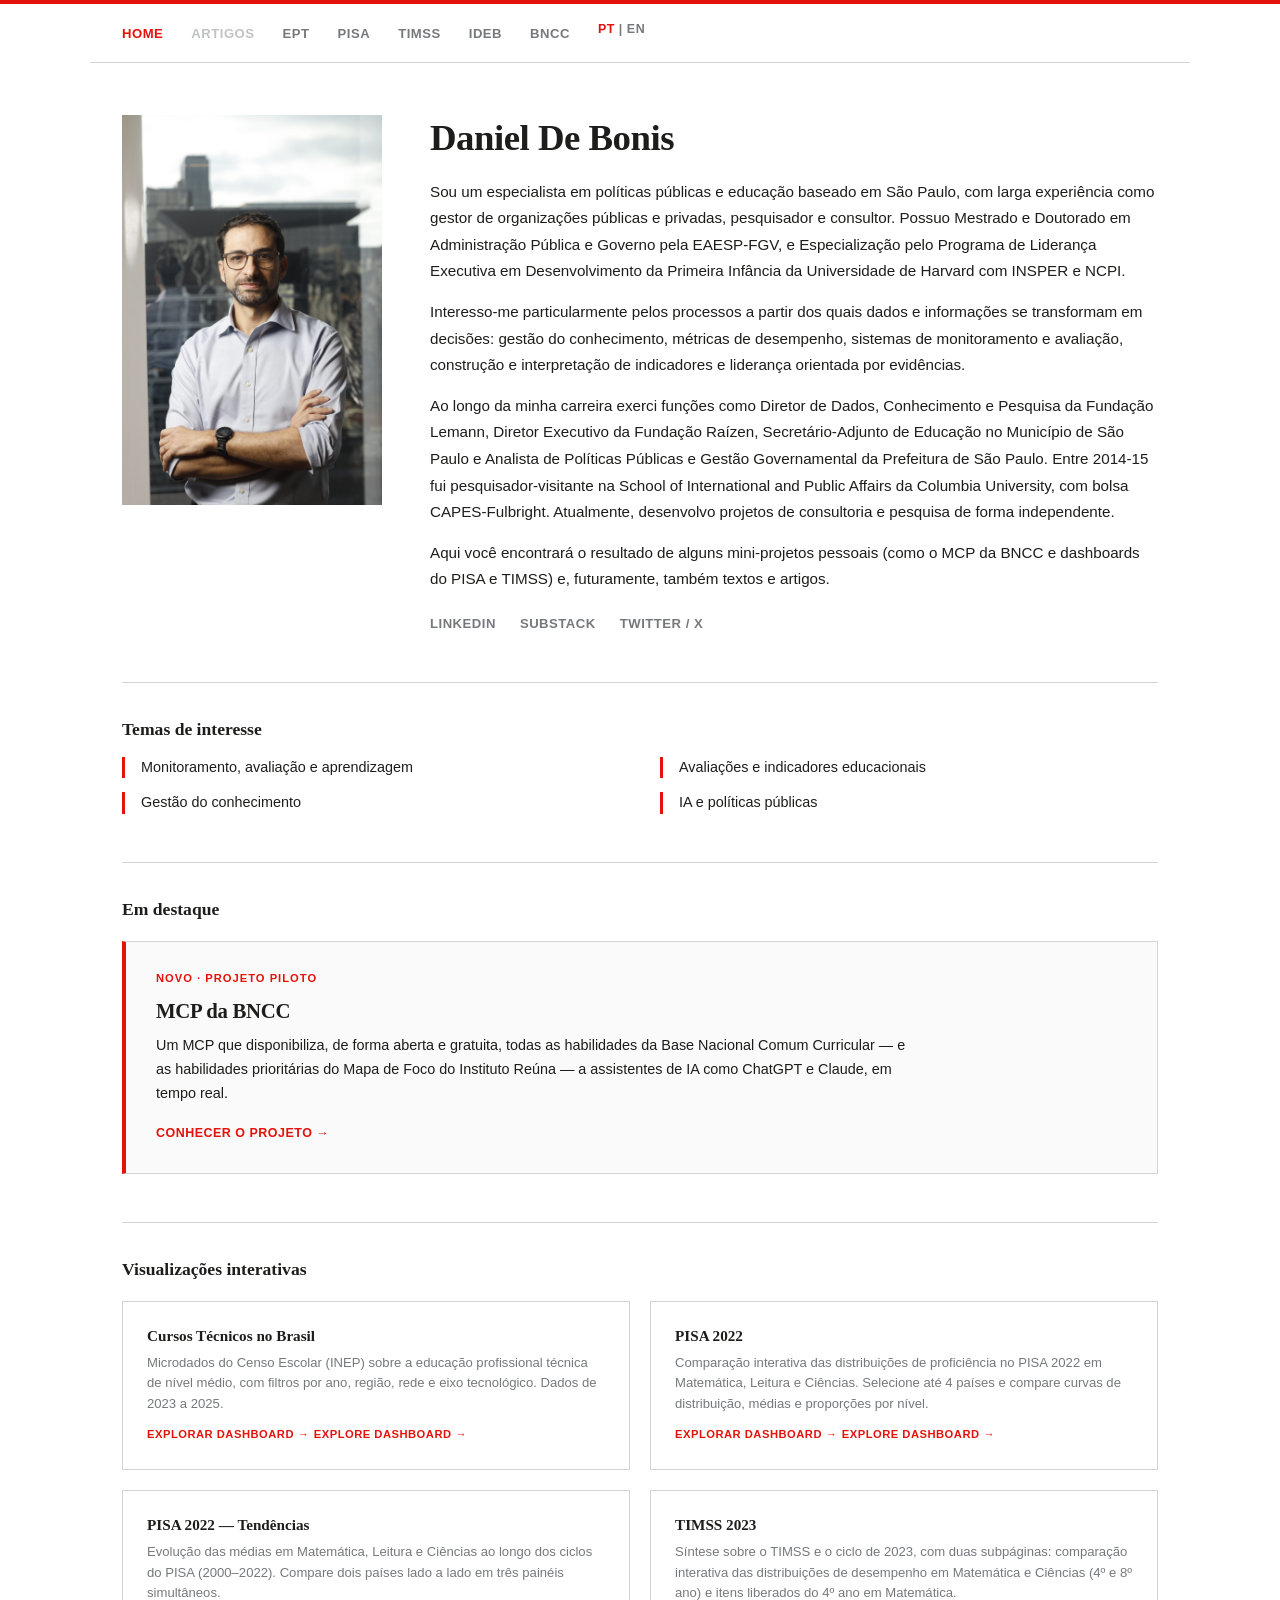
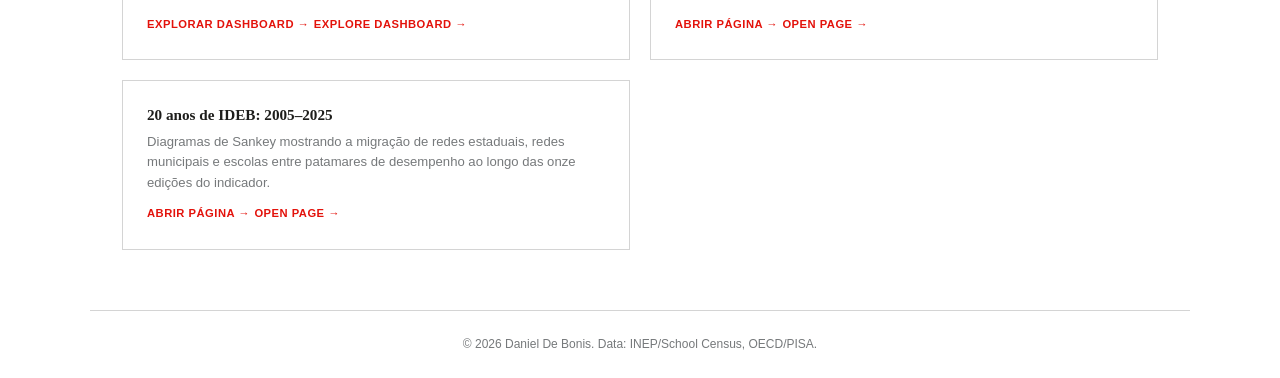
==== commit b9e463be: "Adiciona pagina 20 anos de IDEB com Sankeys de 2005 a 2025 Nova pagina `ideb/index.html` com diagram" ====
--- a/index.html
+++ b/index.html
@@ -220,6 +220,7 @@
     <li><a href="dashboard-ept/index.html">EPT</a></li>
     <li><a href="pisa/index.html">PISA</a></li>
     <li><a href="timss/index.html">TIMSS</a></li>
+    <li><a href="ideb/index.html">IDEB</a></li>
     <li><a href="bncc/index.html">BNCC</a></li>
     <li class="lang-toggle" onclick="toggleLang()">
       <span id="lang-pt" class="active">PT</span> | <span id="lang-en">EN</span>
@@ -350,6 +351,18 @@
         <span class="dash-tag" data-lang="pt">Abrir p&aacute;gina &rarr;</span>
         <span class="dash-tag" data-lang="en">Open page &rarr;</span>
       </a>
+      <a href="ideb/index.html" class="dash-card">
+        <div data-lang="pt">
+          <h3>20 anos de IDEB: 2005&ndash;2025</h3>
+          <p>Diagramas de Sankey mostrando a migra&ccedil;&atilde;o de redes estaduais, redes municipais e escolas entre patamares de desempenho ao longo das onze edi&ccedil;&otilde;es do indicador.</p>
+        </div>
+        <div data-lang="en">
+          <h3>20 years of IDEB: 2005&ndash;2025</h3>
+          <p>Sankey diagrams showing how state systems, municipal systems and individual schools moved between performance bands across the eleven editions of the indicator.</p>
+        </div>
+        <span class="dash-tag" data-lang="pt">Abrir p&aacute;gina &rarr;</span>
+        <span class="dash-tag" data-lang="en">Open page &rarr;</span>
+      </a>
     </div>
   </div>
 
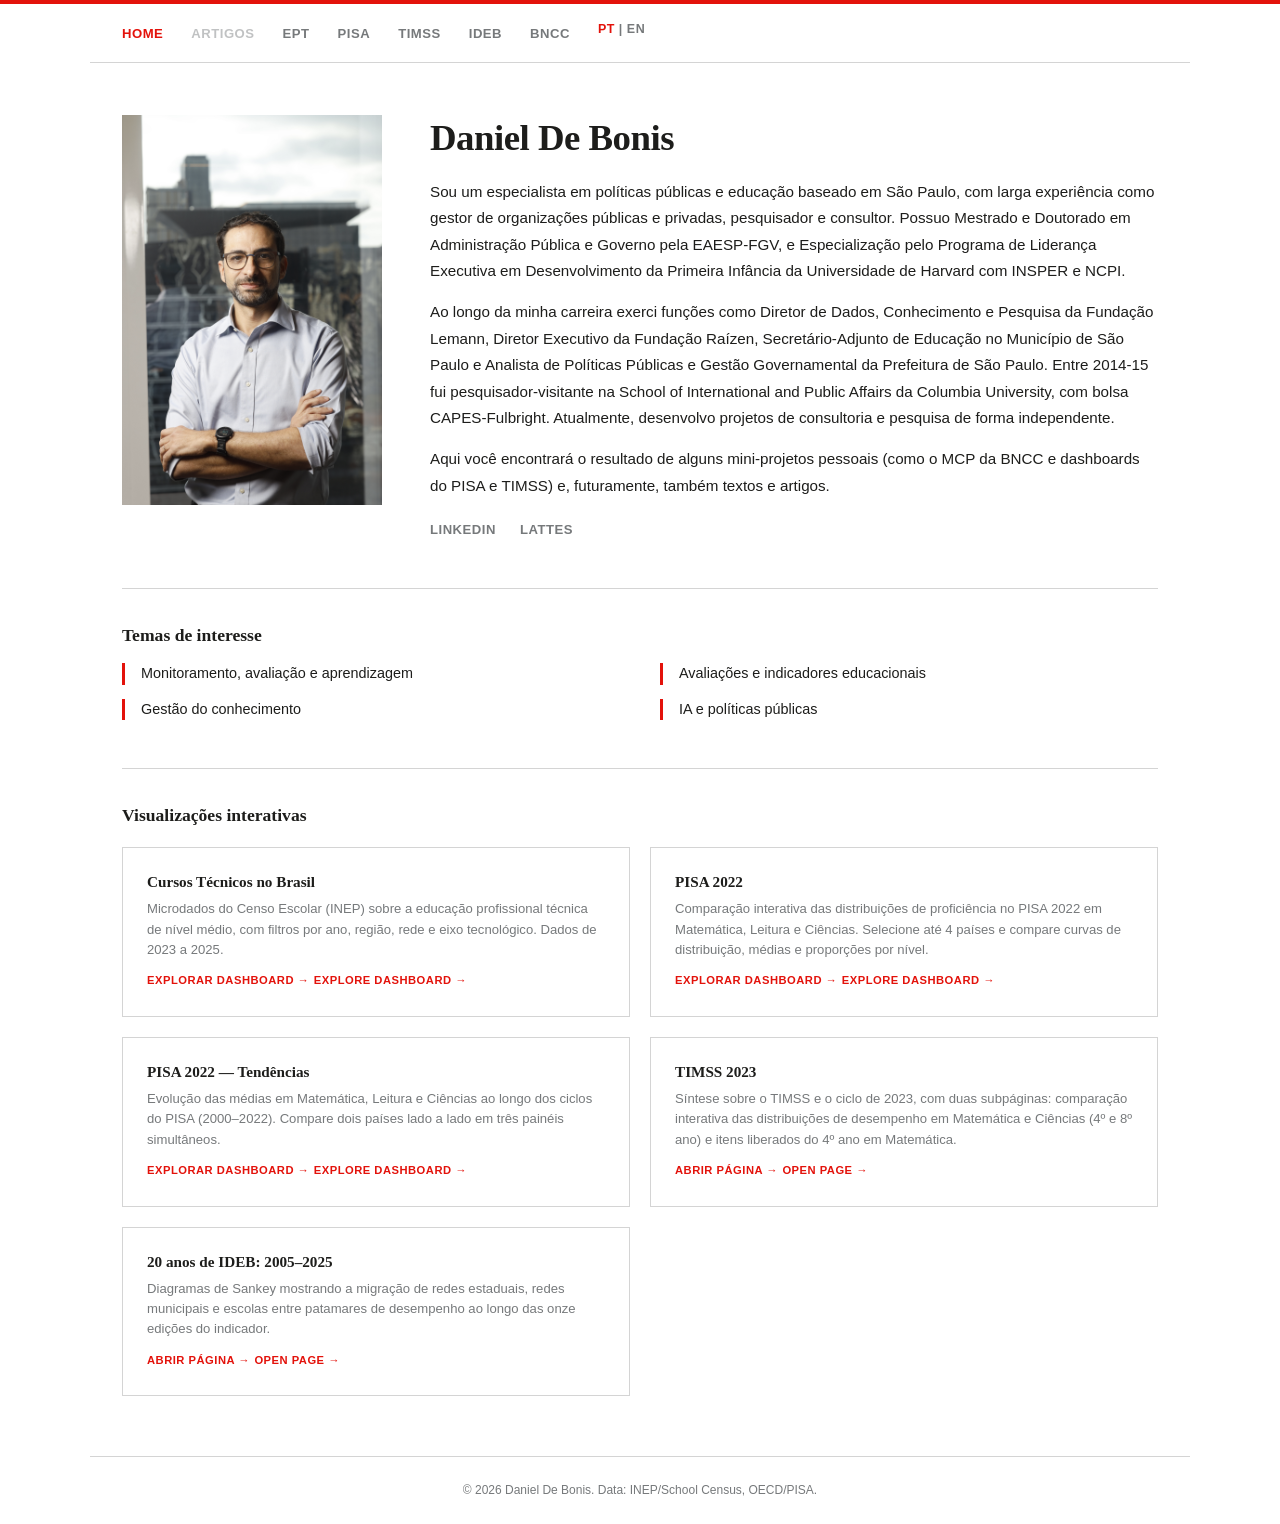
==== commit 8475bdcd: "Home: enxuga bio, troca Substack/X por Lattes, remove destaque - Remove o 2o paragrafo da bio (PT e " ====
--- a/index.html
+++ b/index.html
@@ -125,61 +125,6 @@
     color: var(--e-red);
   }
 
-  /* Featured callout — MCP da BNCC */
-  .section-featured {
-    border-top: 1px solid var(--e-grey-light);
-    padding-top: 36px;
-    margin-bottom: 48px;
-  }
-  .section-featured h2 {
-    font-size: 1.1rem;
-    margin-bottom: 20px;
-  }
-  .featured-card {
-    display: block;
-    border: 1px solid var(--e-grey-light);
-    border-left: 4px solid var(--e-red);
-    padding: 28px 30px;
-    text-decoration: none;
-    color: var(--e-black);
-    background: #FAFAFA;
-    transition: border-color 0.15s, transform 0.15s;
-  }
-  .featured-card:hover {
-    border-color: var(--e-red);
-    transform: translateY(-2px);
-  }
-  .featured-tag {
-    font-family: 'Helvetica Neue', Arial, sans-serif;
-    font-size: 0.7rem;
-    font-weight: 600;
-    text-transform: uppercase;
-    letter-spacing: 1px;
-    color: var(--e-red);
-    margin-bottom: 10px;
-  }
-  .featured-card h3 {
-    font-size: 1.3rem;
-    margin-bottom: 10px;
-    letter-spacing: -0.3px;
-  }
-  .featured-card p {
-    font-family: 'Helvetica Neue', Helvetica, Arial, sans-serif;
-    font-size: 0.9rem;
-    font-weight: 300;
-    line-height: 1.65;
-    color: var(--e-black);
-    margin-bottom: 14px;
-    max-width: 760px;
-  }
-  .featured-cta {
-    font-size: 0.78rem;
-    font-weight: 600;
-    text-transform: uppercase;
-    letter-spacing: 0.5px;
-    color: var(--e-red);
-  }
-
   /* Language toggle */
   .lang-toggle {
     font-size: 0.78rem;
@@ -241,7 +186,6 @@
       <!-- PT -->
       <div data-lang="pt">
         <p>Sou um especialista em pol&iacute;ticas p&uacute;blicas e educa&ccedil;&atilde;o baseado em S&atilde;o Paulo, com larga experi&ecirc;ncia como gestor de organiza&ccedil;&otilde;es p&uacute;blicas e privadas, pesquisador e consultor. Possuo Mestrado e Doutorado em Administra&ccedil;&atilde;o P&uacute;blica e Governo pela EAESP-FGV, e Especializa&ccedil;&atilde;o pelo Programa de Lideran&ccedil;a Executiva em Desenvolvimento da Primeira Inf&acirc;ncia da Universidade de Harvard com INSPER e NCPI.</p>
-        <p>Interesso-me particularmente pelos processos a partir dos quais dados e informa&ccedil;&otilde;es se transformam em decis&otilde;es: gest&atilde;o do conhecimento, m&eacute;tricas de desempenho, sistemas de monitoramento e avalia&ccedil;&atilde;o, constru&ccedil;&atilde;o e interpreta&ccedil;&atilde;o de indicadores e lideran&ccedil;a orientada por evid&ecirc;ncias.</p>
         <p>Ao longo da minha carreira exerci fun&ccedil;&otilde;es como Diretor de Dados, Conhecimento e Pesquisa da Funda&ccedil;&atilde;o Lemann, Diretor Executivo da Funda&ccedil;&atilde;o Ra&iacute;zen, Secret&aacute;rio-Adjunto de Educa&ccedil;&atilde;o no Munic&iacute;pio de S&atilde;o Paulo e Analista de Pol&iacute;ticas P&uacute;blicas e Gest&atilde;o Governamental da Prefeitura de S&atilde;o Paulo. Entre 2014-15 fui pesquisador-visitante na School of International and Public Affairs da Columbia University, com bolsa CAPES-Fulbright. Atualmente, desenvolvo projetos de consultoria e pesquisa de forma independente.</p>
         <p>Aqui voc&ecirc; encontrar&aacute; o resultado de alguns mini-projetos pessoais (como o MCP da BNCC e dashboards do PISA e TIMSS) e, futuramente, tamb&eacute;m textos e artigos.</p>
       </div>
@@ -249,15 +193,13 @@
       <!-- EN -->
       <div data-lang="en">
         <p>I am a public policy and education specialist based in S&atilde;o Paulo, Brazil, with extensive experience as a manager of public and private organizations, researcher, and consultant. I hold a Master's and a Ph.D. in Public Administration and Government from EAESP-FGV, and a Specialization from Harvard University's Executive Leadership Program in Early Childhood Development, in partnership with INSPER and NCPI.</p>
-        <p>I am particularly interested in the processes through which data and information are turned into decisions: knowledge management, performance metrics, monitoring and evaluation systems, the construction and interpretation of indicators, and evidence-based leadership.</p>
         <p>Over the course of my career I have served as Director of Data, Knowledge and Research at Funda&ccedil;&atilde;o Lemann, Executive Director of Funda&ccedil;&atilde;o Ra&iacute;zen, Deputy Secretary of Education for the City of S&atilde;o Paulo, and Public Policy and Government Management Analyst at the S&atilde;o Paulo City Government. In 2014-15 I was a visiting researcher at Columbia University's School of International and Public Affairs as a CAPES-Fulbright fellow. I currently develop consulting and research projects independently.</p>
         <p>Here you will find the results of a few personal side projects (such as the BNCC MCP and dashboards on PISA and TIMSS) and, in the future, essays and articles as well.</p>
       </div>
 
       <div class="social-links">
         <a href="https://www.linkedin.com/in/dbonis" target="_blank" rel="noopener">LinkedIn</a>
-        <a href="https://substack.com/@danieldebonis" target="_blank" rel="noopener">Substack</a>
-        <a href="https://x.com/danieldebonis" target="_blank" rel="noopener">Twitter / X</a>
+        <a href="http://lattes.cnpq.br/4886474916598287" target="_blank" rel="noopener">Lattes</a>
       </div>
     </div>
   </div>
@@ -278,26 +220,6 @@
     </div>
   </div>
 
-  <!-- Featured: MCP da BNCC -->
-  <div class="section-featured">
-    <h2 data-lang="pt">Em destaque</h2>
-    <h2 data-lang="en">Featured</h2>
-    <a href="bncc/index.html" class="featured-card">
-      <div class="featured-tag" data-lang="pt">Novo &middot; Projeto piloto</div>
-      <div class="featured-tag" data-lang="en">New &middot; Pilot project</div>
-      <div data-lang="pt">
-        <h3>MCP da BNCC</h3>
-        <p>Um MCP que disponibiliza, de forma aberta e gratuita, todas as habilidades da Base Nacional Comum Curricular &mdash; e as habilidades priorit&aacute;rias do Mapa de Foco do Instituto Re&uacute;na &mdash; a assistentes de IA como ChatGPT e Claude, em tempo real.</p>
-      </div>
-      <div data-lang="en">
-        <h3>An MCP for the BNCC</h3>
-        <p>An MCP that openly and freely makes all skills of Brazil's National Common Curricular Base &mdash; and the priority skills from Instituto Re&uacute;na's Focus Map &mdash; available to AI assistants like ChatGPT and Claude, in real time.</p>
-      </div>
-      <span class="featured-cta" data-lang="pt">Conhecer o projeto &rarr;</span>
-      <span class="featured-cta" data-lang="en">Learn more &rarr;</span>
-    </a>
-  </div>
-
   <!-- Dashboards -->
   <div class="section-dashboards">
     <h2 data-lang="pt">Visualiza&ccedil;&otilde;es interativas</h2>
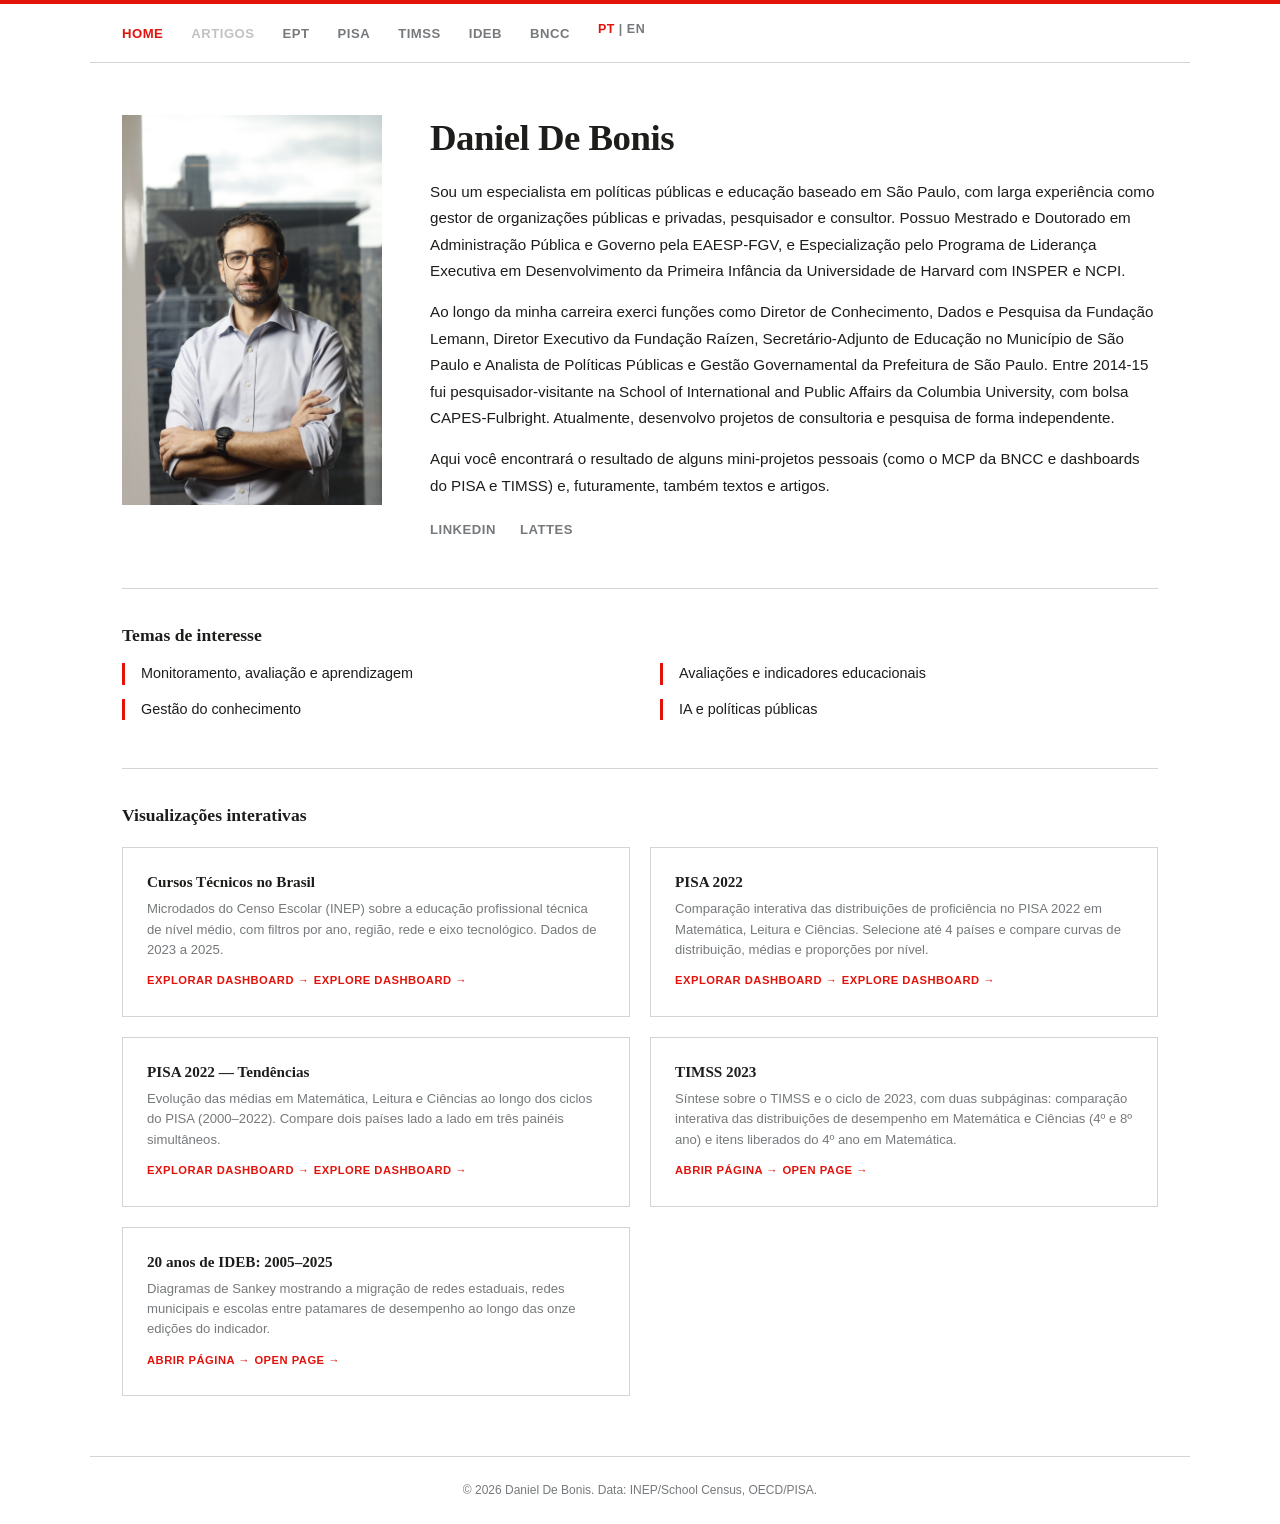
==== commit 54c6e80f: "Home: corrige cargo na Fundacao Lemann Diretor de Conhecimento, Dados e Pesquisa (PT e EN).  Co-Auth" ====
--- a/index.html
+++ b/index.html
@@ -186,14 +186,14 @@
       <!-- PT -->
       <div data-lang="pt">
         <p>Sou um especialista em pol&iacute;ticas p&uacute;blicas e educa&ccedil;&atilde;o baseado em S&atilde;o Paulo, com larga experi&ecirc;ncia como gestor de organiza&ccedil;&otilde;es p&uacute;blicas e privadas, pesquisador e consultor. Possuo Mestrado e Doutorado em Administra&ccedil;&atilde;o P&uacute;blica e Governo pela EAESP-FGV, e Especializa&ccedil;&atilde;o pelo Programa de Lideran&ccedil;a Executiva em Desenvolvimento da Primeira Inf&acirc;ncia da Universidade de Harvard com INSPER e NCPI.</p>
-        <p>Ao longo da minha carreira exerci fun&ccedil;&otilde;es como Diretor de Dados, Conhecimento e Pesquisa da Funda&ccedil;&atilde;o Lemann, Diretor Executivo da Funda&ccedil;&atilde;o Ra&iacute;zen, Secret&aacute;rio-Adjunto de Educa&ccedil;&atilde;o no Munic&iacute;pio de S&atilde;o Paulo e Analista de Pol&iacute;ticas P&uacute;blicas e Gest&atilde;o Governamental da Prefeitura de S&atilde;o Paulo. Entre 2014-15 fui pesquisador-visitante na School of International and Public Affairs da Columbia University, com bolsa CAPES-Fulbright. Atualmente, desenvolvo projetos de consultoria e pesquisa de forma independente.</p>
+        <p>Ao longo da minha carreira exerci fun&ccedil;&otilde;es como Diretor de Conhecimento, Dados e Pesquisa da Funda&ccedil;&atilde;o Lemann, Diretor Executivo da Funda&ccedil;&atilde;o Ra&iacute;zen, Secret&aacute;rio-Adjunto de Educa&ccedil;&atilde;o no Munic&iacute;pio de S&atilde;o Paulo e Analista de Pol&iacute;ticas P&uacute;blicas e Gest&atilde;o Governamental da Prefeitura de S&atilde;o Paulo. Entre 2014-15 fui pesquisador-visitante na School of International and Public Affairs da Columbia University, com bolsa CAPES-Fulbright. Atualmente, desenvolvo projetos de consultoria e pesquisa de forma independente.</p>
         <p>Aqui voc&ecirc; encontrar&aacute; o resultado de alguns mini-projetos pessoais (como o MCP da BNCC e dashboards do PISA e TIMSS) e, futuramente, tamb&eacute;m textos e artigos.</p>
       </div>
 
       <!-- EN -->
       <div data-lang="en">
         <p>I am a public policy and education specialist based in S&atilde;o Paulo, Brazil, with extensive experience as a manager of public and private organizations, researcher, and consultant. I hold a Master's and a Ph.D. in Public Administration and Government from EAESP-FGV, and a Specialization from Harvard University's Executive Leadership Program in Early Childhood Development, in partnership with INSPER and NCPI.</p>
-        <p>Over the course of my career I have served as Director of Data, Knowledge and Research at Funda&ccedil;&atilde;o Lemann, Executive Director of Funda&ccedil;&atilde;o Ra&iacute;zen, Deputy Secretary of Education for the City of S&atilde;o Paulo, and Public Policy and Government Management Analyst at the S&atilde;o Paulo City Government. In 2014-15 I was a visiting researcher at Columbia University's School of International and Public Affairs as a CAPES-Fulbright fellow. I currently develop consulting and research projects independently.</p>
+        <p>Over the course of my career I have served as Director of Knowledge, Data and Research at Funda&ccedil;&atilde;o Lemann, Executive Director of Funda&ccedil;&atilde;o Ra&iacute;zen, Deputy Secretary of Education for the City of S&atilde;o Paulo, and Public Policy and Government Management Analyst at the S&atilde;o Paulo City Government. In 2014-15 I was a visiting researcher at Columbia University's School of International and Public Affairs as a CAPES-Fulbright fellow. I currently develop consulting and research projects independently.</p>
         <p>Here you will find the results of a few personal side projects (such as the BNCC MCP and dashboards on PISA and TIMSS) and, in the future, essays and articles as well.</p>
       </div>
 
